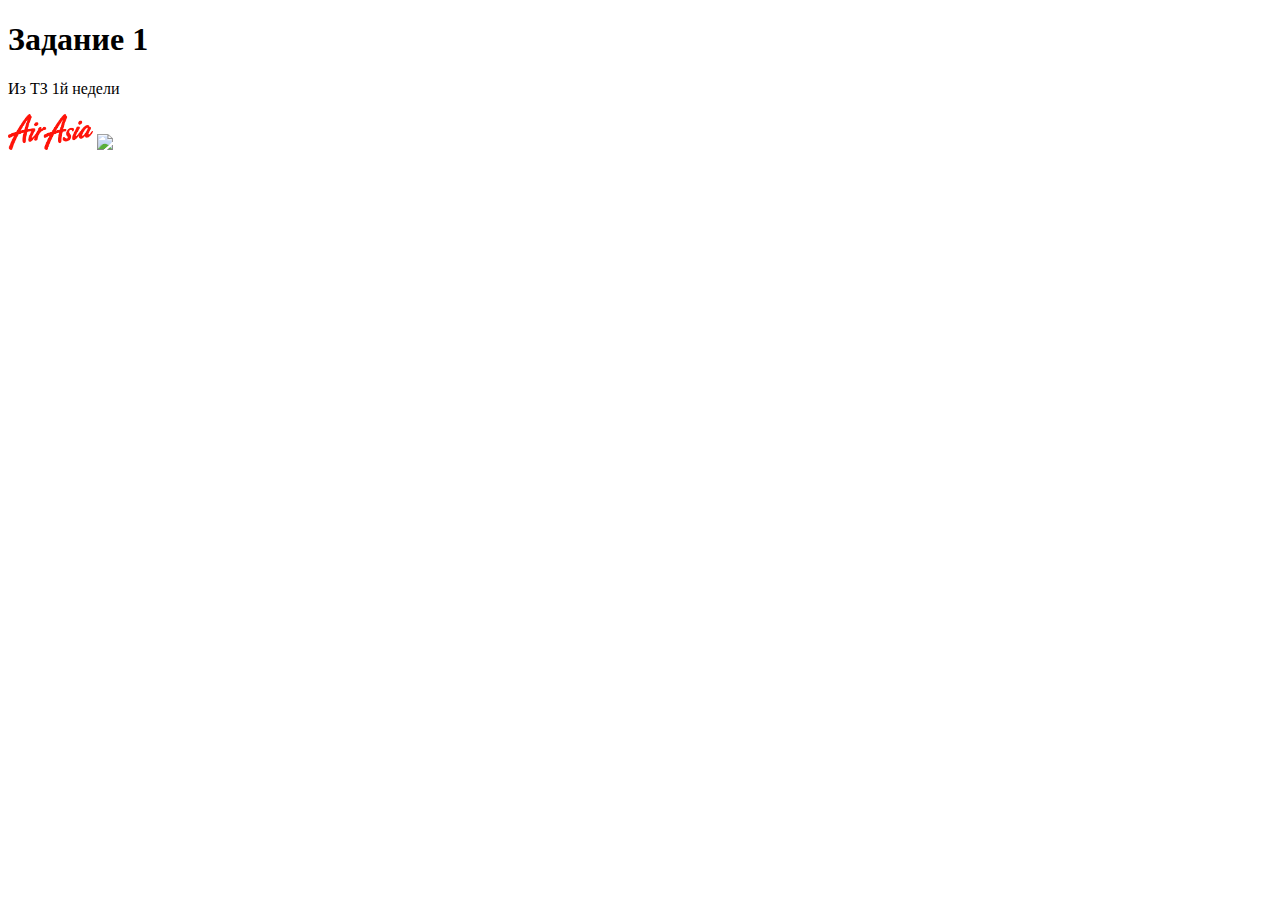
==== index.html @ 22051179 "Add files via upload" ====
<!DOCTYPE html>
<html lang="ru">
  <head>
    <meta charset="UTF-8" />
    <title>AirAsia</title>
  </head>
  <body>
    <h1>Задание 1</h1>
    <p>Из ТЗ 1й недели</p>
      <img
        src="../../img/airasia-logo.png"
        width="85px"
        height="36px"
        alt="AirAsia"
      />
      <img
        src="/Loftschool-1/img/bg-1.png"
      />
    </p>
  </body>
</html>
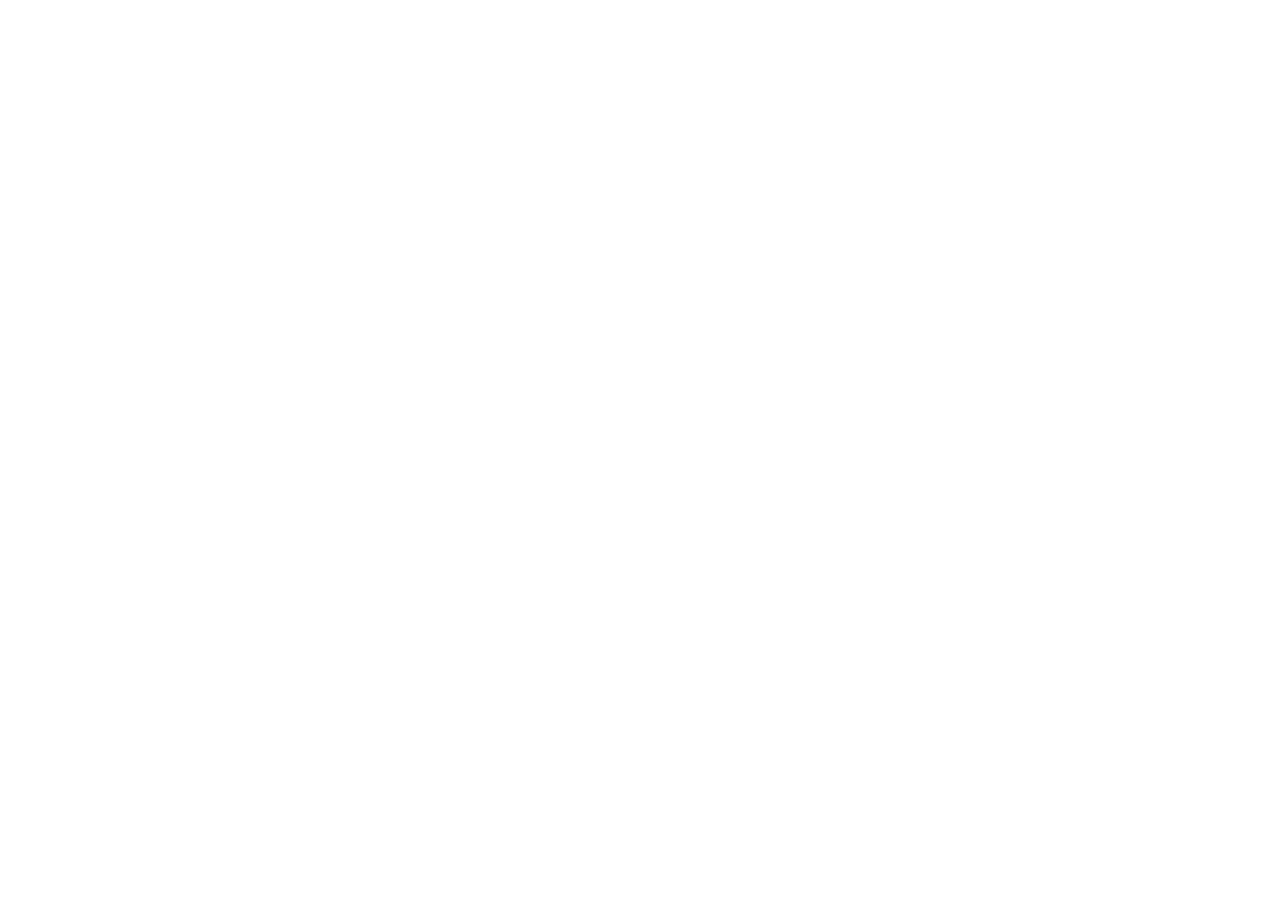
==== commit bd51e0be: "Add files via upload" ====
--- a/index.html
+++ b/index.html
@@ -1,21 +1,10 @@
 <!DOCTYPE html>
 <html lang="ru">
   <head>
-    <meta charset="UTF-8" />
+    <meta charset="utf-8" />
     <title>AirAsia</title>
+    <link rel="shortcut icon" href="/img/airasia-logo.svg" type="image/svg" />
+    <!-- <link rel="stylesheet" href="/main.css" /> -->
   </head>
-  <body>
-    <h1>Задание 1</h1>
-    <p>Из ТЗ 1й недели</p>
-      <img
-        src="../../img/airasia-logo.png"
-        width="85px"
-        height="36px"
-        alt="AirAsia"
-      />
-      <img
-        src="/Loftschool-1/img/bg-1.png"
-      />
-    </p>
-  </body>
+  <body></body>
 </html>
--- a/main.css
+++ b/main.css
@@ -0,0 +1,16 @@
+html{
+  margin: 0px;
+  }
+<style>
+  body {
+    margin: 20%;
+    background-color: #001821;
+    -moz-background-size: 100%;
+    -webkit-background-size: 100%;
+    background-size: 100%;
+  }
+  body {
+    background: url(img/bg-1.png) no-repeat;
+    background-size: 100%;
+  }
+</style>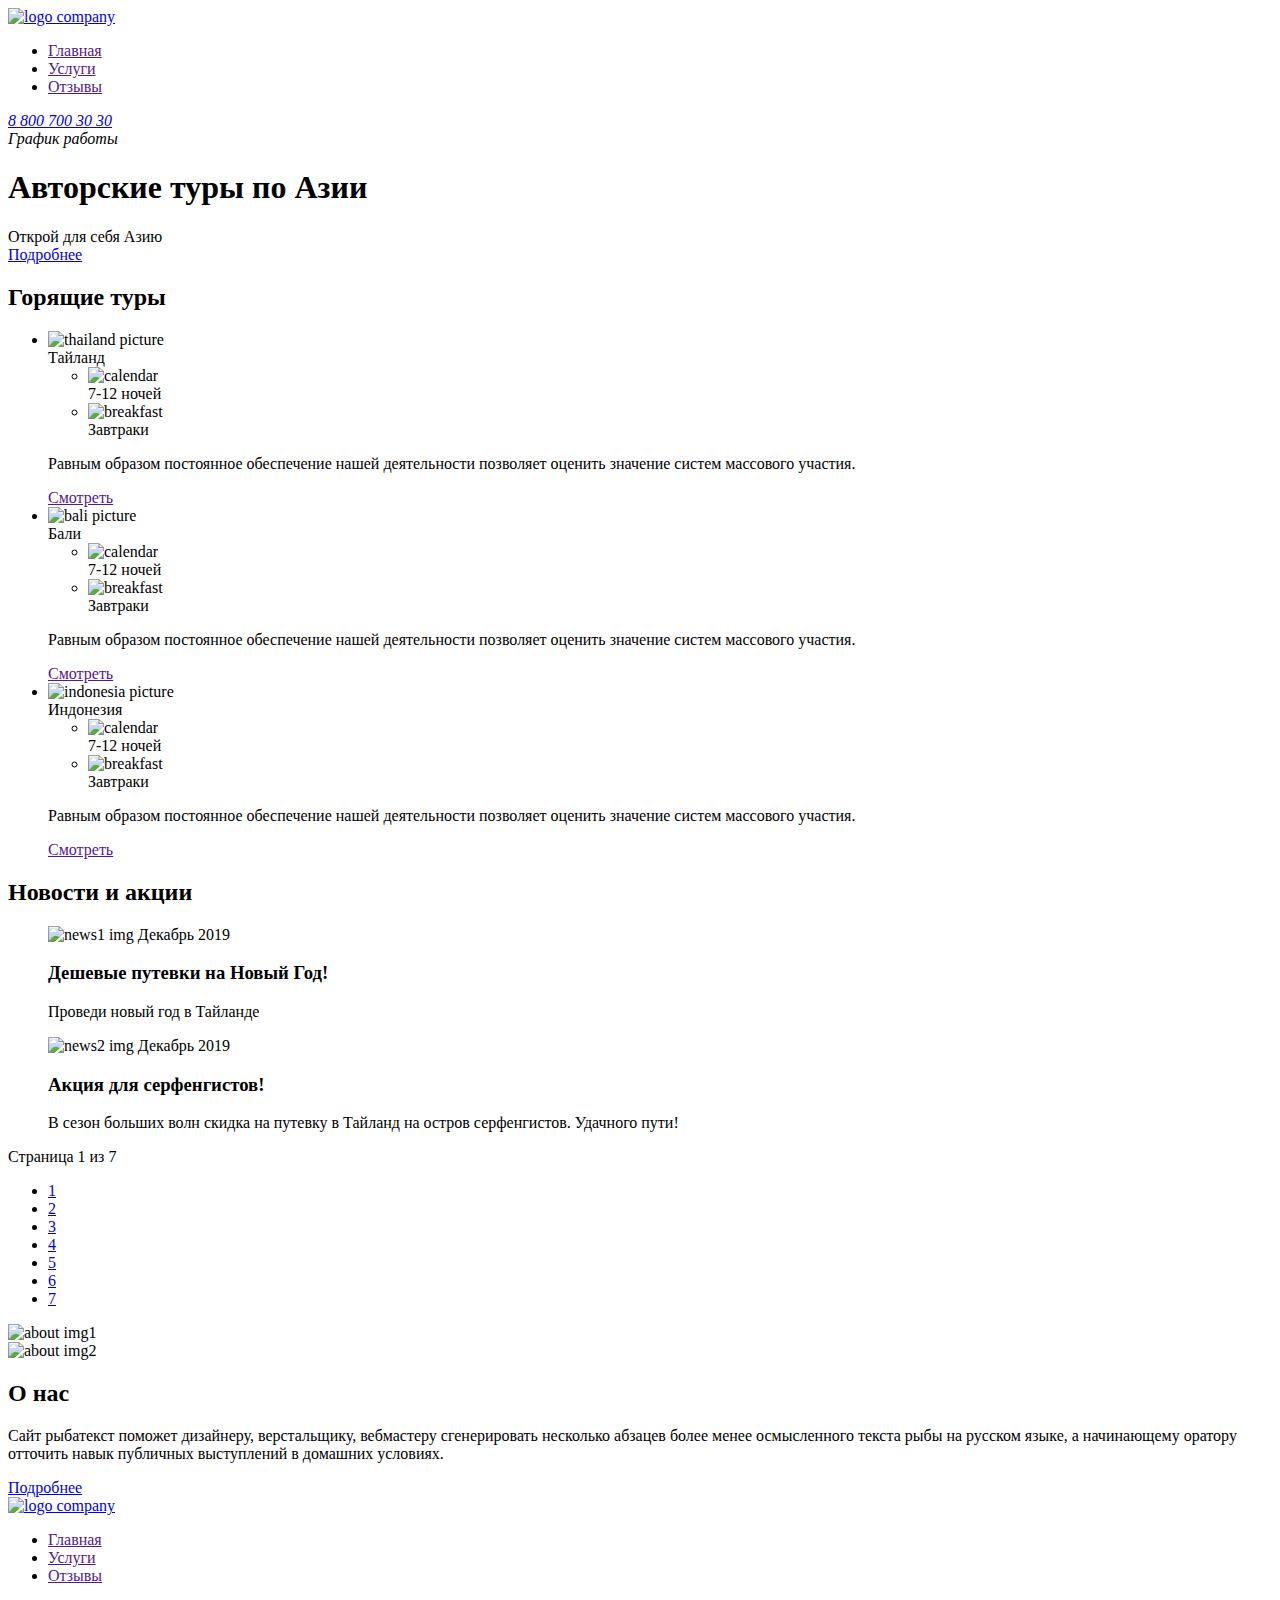
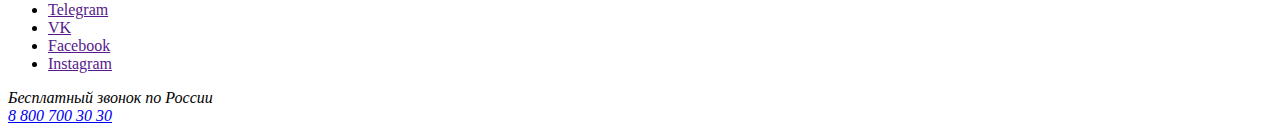
==== commit 18a65546: "Добавил разметку Главной" ====
--- a/index.html
+++ b/index.html
@@ -6,5 +6,177 @@
     <link rel="shortcut icon" href="/img/airasia-logo.svg" type="image/svg" />
     <!-- <link rel="stylesheet" href="/main.css" /> -->
   </head>
-  <body></body>
+  <body>
+    <div class="wrapper">
+      <header class="header">
+        <div class="container header__container">
+          <a href="#" alt="" class="logo">
+            <img src="/" alt="logo company" class="logo__img"></img>
+          </a>
+          <nav class="menu">
+            <ul class="menu__list">
+              <li class="menu__item"><a href="" class="menu__link">Главная</a></li>
+              <li class="menu__item"><a href="" class="menu__link">Услуги</a></li>
+              <li class="menu__item"><a href="" class="menu__link">Отзывы</a></li>
+            </ul>
+            <!-- <ul class="menu__list-active">
+              <li class="menu_item-active">
+                <a href="#" class="menu__link-active">link-active</a>
+              </li>
+            </ul> -->
+          </nav>
+          <address class="contacts">
+            <a href="tel:+88007003030" class="contacts__phone">8 800 700 30 30</a>
+            <div class="contacts__workhours">График работы</div>
+          </address>
+        </div>
+      </header>
+      <!-- <div class="page_content"> -->
+      <main class="maincontent">
+        <section class="hello">
+          <div class="container">
+            <h1 class="hello__title">Авторские туры по Азии</h1>
+            <div class="hello__text">Открой для себя Азию</div>
+            <a href="#" class="button">Подробнее</a>
+        </div>
+        </section>
+        <section class="offers">
+          <div class="container">
+            <h2 class="title title--fire">Горящие туры</h2>
+            <ul class="offers__list">
+              <li class="offers__item">
+                <img src="#" alt="thailand picture" class="offers__img">
+                <div class="offers__content">
+                  <div class="offers__title">Тайланд</div>
+                  <ul class="offers__features">
+                    <li class="offers__feature"> 
+                      <img src="" alt="calendar" class="offers__feature-img">
+                      <div class="offers__feature-text">7-12 ночей</div>
+                    </li>
+                    <li class="offers__feature"> 
+                      <img src="" alt="breakfast" class="offers__feature-img">
+                      <div class="offers__feature-text">Завтраки</div>
+                    </li>
+                  </ul>
+                  <p class="offers__text">
+                    Равным образом постоянное обеспечение нашей деятельности позволяет оценить значение систем массового участия.
+                  </p>
+                  <a href="" class="button button_light">Смотреть</a>
+                </div>
+              </li>
+              <li class="offers__item">
+                <img src="#" alt="bali picture" class="offers__img">
+                <div class="offers__content">
+                  <div class="offers__title">Бали</div>
+                  <ul class="offers__features">
+                    <li class="offers__feature"> 
+                      <img src="" alt="calendar" class="offers__feature-img">
+                      <div class="offers__feature-text">7-12 ночей</div>
+                    </li>
+                    <li class="offers__feature"> 
+                      <img src="" alt="breakfast" class="offers__feature-img">
+                      <div class="offers__feature-text">Завтраки</div>
+                    </li>
+                  </ul>
+                  <p class="offers__text">
+                    Равным образом постоянное обеспечение нашей деятельности позволяет оценить значение систем массового участия.
+                  </p>
+                  <a href="" class="button button_light">Смотреть</a>
+                </div>
+              </li>
+              <li class="offers__item">
+                <img src="#" alt="indonesia picture" class="offers__img">
+                <div class="offers__content">
+                  <div class="offers__title">Индонезия</div>
+                  <ul class="offers__features">
+                    <li class="offers__feature"> 
+                      <img src="" alt="calendar" class="offers__feature-img">
+                      <div class="offers__feature-text">7-12 ночей</div>
+                    </li>
+                    <li class="offers__feature"> 
+                      <img src="" alt="breakfast" class="offers__feature-img">
+                      <div class="offers__feature-text">Завтраки</div>
+                    </li>
+                  </ul>
+                  <p class="offers__text">
+                    Равным образом постоянное обеспечение нашей деятельности позволяет оценить значение систем массового участия.
+                  </p>
+                  <a href="" class="button button_light">Смотреть</a>
+                </div>
+              </li>
+            </ul>
+          </div>
+        </section>
+        <section class="news">
+          <div class="container">
+            <h2 class="title__news">Новости и акции</h2>
+            <ul class="news__features">
+              <img src="https://" alt="news1 img" class="news__feature-img">
+              <date class="news news--date">Декабрь 2019</date>
+              <h3 class="news__feature-title">Дешевые путевки на Новый Год!</h3>
+              <p class="news__feature-text">Проведи новый год в Тайланде</p>
+            </ul>
+            <ul class="news__features">
+              <img src="https://" alt="news2 img" class="news__feature-img">
+              <date class="news news--date">Декабрь 2019</date>
+              <h3 class="news__feature-title">Акция для серфенгистов!</h3>
+              <p class="news__feature-text">В сезон больших волн скидка на путевку в Тайланд на остров серфенгистов. Удачного пути!</p>
+            </ul>
+            <div class="paginator">
+              <div class="paginator__display">Страница 1 из 7</div>
+              <ul class="paginator__list">
+                <li class="paginator__item"><a class="paginator__page-link" href="#">1</a></li>
+                <li class="paginator__item"><a class="paginator__page-link" href="#">2</a></li>
+                <li class="paginator__item"><a class="paginator__page-link" href="#">3</a></li>
+                <li class="paginator__item"><a class="paginator__page-link" href="#">4</a></li>
+                <li class="paginator__item"><a class="paginator__page-link" href="#">5</a></li>
+                <li class="paginator__item"><a class="paginator__page-link" href="#">6</a></li>
+                <li class="paginator__item"><a class="paginator__page-link" href="#">7</a></li>
+              </ul>
+            </div>
+          </div>
+        </section>
+        <section class="about">
+          <div class="container">
+            <div class="about__item">
+              <img src="https://" alt="about img1" class="about__item-img">
+            </div>
+            <div class="about__item">
+              <img src="https://" alt="about img2" class="about__item-img">
+              <h2 class="title title--about">О нас</h2>
+              <p class="about__text">
+                Сайт рыбатекст поможет дизайнеру, верстальщику, вебмастеру сгенерировать несколько абзацев более менее осмысленного текста рыбы на русском языке, а начинающему оратору отточить навык публичных выступлений в домашних условиях. 
+              </p>
+              <a href="#" class="button">Подробнее</a>
+            </div>
+          </div>
+        </section>
+        <footer class="footer">
+          <div class="container footer__container">
+            <a href="#" alt="" class="logo">
+              <img src="/" alt="logo company" class="logo__img"></img>
+            </a>
+            <nav class="menu">
+              <ul class="menu__list">
+                <li class="menu__item"><a href="" class="menu__link">Главная</a></li>
+                <li class="menu__item"><a href="" class="menu__link">Услуги</a></li>
+                <li class="menu__item"><a href="" class="menu__link">Отзывы</a></li>
+              </ul>
+            </nav>
+              <ul class="socials__list">
+                <li class="socials__item"><a href="" class="socials__link">Telegram</a></li>
+                <li class="socials__item"><a href="" class="socials__link">VK</a></li>
+                <li class="socials__item"><a href="" class="socials__link">Facebook</a></li>
+                <li class="socials__item"><a href="" class="socials__link">Instagram</a></li>
+              </ul>
+            <address class="contacts">
+              <div class="contacts__info">Бесплатный звонок по России</div>
+              <a href="tel:+88007003030" class="contacts__phone">8 800 700 30 30</a>
+            </address>
+          </div>
+        </footer>
+      </main>
+      <!-- </div123> -->
+    </div>
+  </body>
 </html>
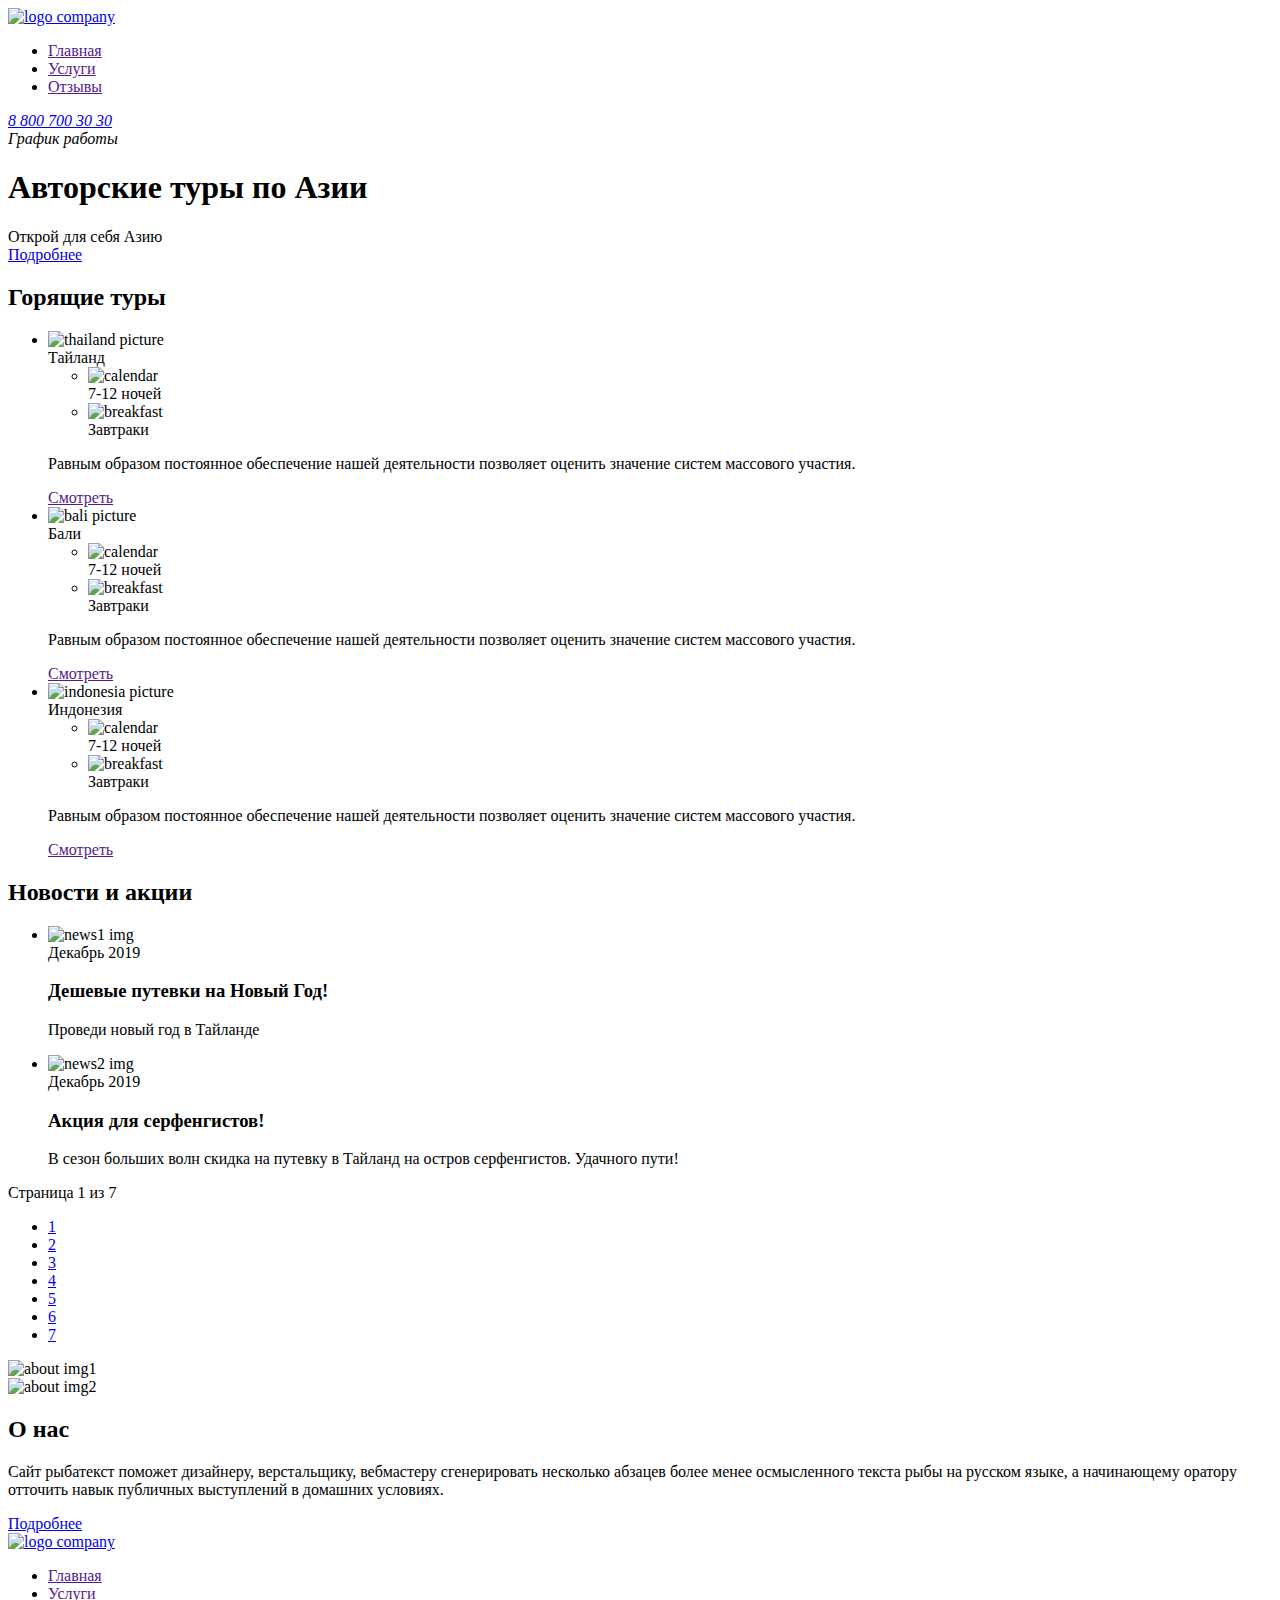
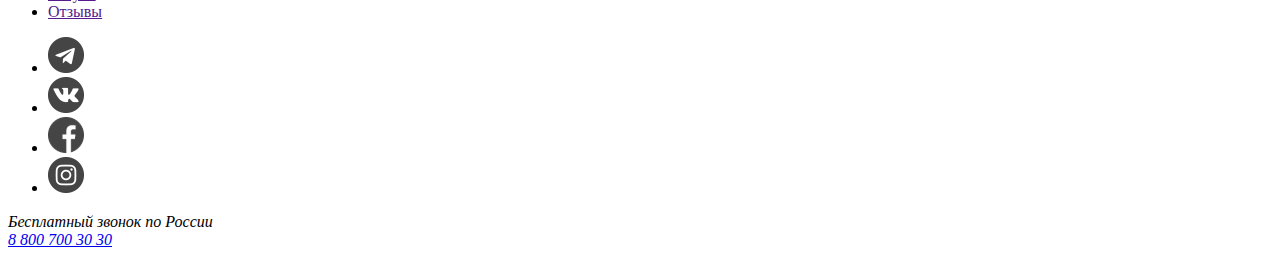
==== commit c69ff42a: "Внес правки" ====
--- a/index.html
+++ b/index.html
@@ -4,7 +4,6 @@
     <meta charset="utf-8" />
     <title>AirAsia</title>
     <link rel="shortcut icon" href="/img/airasia-logo.svg" type="image/svg" />
-    <!-- <link rel="stylesheet" href="/main.css" /> -->
   </head>
   <body>
     <div class="wrapper">
@@ -19,11 +18,6 @@
               <li class="menu__item"><a href="" class="menu__link">Услуги</a></li>
               <li class="menu__item"><a href="" class="menu__link">Отзывы</a></li>
             </ul>
-            <!-- <ul class="menu__list-active">
-              <li class="menu_item-active">
-                <a href="#" class="menu__link-active">link-active</a>
-              </li>
-            </ul> -->
           </nav>
           <address class="contacts">
             <a href="tel:+88007003030" class="contacts__phone">8 800 700 30 30</a>
@@ -31,7 +25,6 @@
           </address>
         </div>
       </header>
-      <!-- <div class="page_content"> -->
       <main class="maincontent">
         <section class="hello">
           <div class="container">
@@ -61,7 +54,7 @@
                   <p class="offers__text">
                     Равным образом постоянное обеспечение нашей деятельности позволяет оценить значение систем массового участия.
                   </p>
-                  <a href="" class="button button_light">Смотреть</a>
+                  <a href="" class="button button--light">Смотреть</a>
                 </div>
               </li>
               <li class="offers__item">
@@ -81,7 +74,7 @@
                   <p class="offers__text">
                     Равным образом постоянное обеспечение нашей деятельности позволяет оценить значение систем массового участия.
                   </p>
-                  <a href="" class="button button_light">Смотреть</a>
+                  <a href="" class="button button--light">Смотреть</a>
                 </div>
               </li>
               <li class="offers__item">
@@ -101,7 +94,7 @@
                   <p class="offers__text">
                     Равным образом постоянное обеспечение нашей деятельности позволяет оценить значение систем массового участия.
                   </p>
-                  <a href="" class="button button_light">Смотреть</a>
+                  <a href="" class="button button--light">Смотреть</a>
                 </div>
               </li>
             </ul>
@@ -109,41 +102,45 @@
         </section>
         <section class="news">
           <div class="container">
-            <h2 class="title__news">Новости и акции</h2>
-            <ul class="news__features">
-              <img src="https://" alt="news1 img" class="news__feature-img">
-              <date class="news news--date">Декабрь 2019</date>
-              <h3 class="news__feature-title">Дешевые путевки на Новый Год!</h3>
-              <p class="news__feature-text">Проведи новый год в Тайланде</p>
-            </ul>
-            <ul class="news__features">
-              <img src="https://" alt="news2 img" class="news__feature-img">
-              <date class="news news--date">Декабрь 2019</date>
-              <h3 class="news__feature-title">Акция для серфенгистов!</h3>
-              <p class="news__feature-text">В сезон больших волн скидка на путевку в Тайланд на остров серфенгистов. Удачного пути!</p>
-            </ul>
-            <div class="paginator">
-              <div class="paginator__display">Страница 1 из 7</div>
-              <ul class="paginator__list">
-                <li class="paginator__item"><a class="paginator__page-link" href="#">1</a></li>
-                <li class="paginator__item"><a class="paginator__page-link" href="#">2</a></li>
-                <li class="paginator__item"><a class="paginator__page-link" href="#">3</a></li>
-                <li class="paginator__item"><a class="paginator__page-link" href="#">4</a></li>
-                <li class="paginator__item"><a class="paginator__page-link" href="#">5</a></li>
-                <li class="paginator__item"><a class="paginator__page-link" href="#">6</a></li>
-                <li class="paginator__item"><a class="paginator__page-link" href="#">7</a></li>
+            <h2 class="title">Новости и акции</h2>
+            <ul class="news__list">
+              <li class="news__item">
+                <img src="https://" alt="news1 img" class="news__item-img">
+                  <div class="news__info">
+                    <date class="news__date">Декабрь 2019</date>
+                    <h3 class="news__title">Дешевые путевки на Новый Год!</h3>
+                    <p class="news__text">Проведи новый год в Тайланде</p>
+                  </div>
+                </li>
+              <li class="news__item">
+                <img src="https://" alt="news2 img" class="news__item2-img">
+                  <div class="news__info">
+                    <date class="news__date">Декабрь 2019</date>
+                    <h3 class="news__title">Акция для серфенгистов!</h3>
+                    <p class="news__text">В сезон больших волн скидка на путевку в Тайланд на остров серфенгистов. Удачного пути!</p>
+                  </div>
+                </li>
+              </ul>
+            <div class="pagination">
+              <div class="pagination__title">Страница 1 из 7</div>
+              <ul class="pagination__pages">
+                <li class="pagination__page"><a class="pagination__link" href="#">1</a></li>
+                <li class="pagination__page"><a class="pagination__link" href="#">2</a></li>
+                <li class="pagination__page"><a class="pagination__link" href="#">3</a></li>
+                <li class="pagination__page"><a class="pagination__link" href="#">4</a></li>
+                <li class="pagination__page"><a class="pagination__link" href="#">5</a></li>
+                <li class="pagination__page"><a class="pagination__link" href="#">6</a></li>
+                <li class="pagination__page"><a class="pagination__link" href="#">7</a></li>
               </ul>
             </div>
           </div>
         </section>
         <section class="about">
           <div class="container">
-            <div class="about__item">
-              <img src="https://" alt="about img1" class="about__item-img">
-            </div>
-            <div class="about__item">
-              <img src="https://" alt="about img2" class="about__item-img">
-              <h2 class="title title--about">О нас</h2>
+              <img src="https://" alt="about img1" class="about__img">
+            <div class="about__block">
+              <img src="https://" alt="about img2" class="about__block-img">
+              <h2 class="title title--dark">О нас</h2>
               <p class="about__text">
                 Сайт рыбатекст поможет дизайнеру, верстальщику, вебмастеру сгенерировать несколько абзацев более менее осмысленного текста рыбы на русском языке, а начинающему оратору отточить навык публичных выступлений в домашних условиях. 
               </p>
@@ -163,11 +160,11 @@
                 <li class="menu__item"><a href="" class="menu__link">Отзывы</a></li>
               </ul>
             </nav>
-              <ul class="socials__list">
-                <li class="socials__item"><a href="" class="socials__link">Telegram</a></li>
-                <li class="socials__item"><a href="" class="socials__link">VK</a></li>
-                <li class="socials__item"><a href="" class="socials__link">Facebook</a></li>
-                <li class="socials__item"><a href="" class="socials__link">Instagram</a></li>
+              <ul class="socials">
+                <li class="socials__item"><a target="_blank" href="" class="socials__link"><img class="socials__icon" src="img/ico/tg.svg" alt="Telegram" /></a></li>
+                <li class="socials__item"><a target="_blank" href="" class="socials__link"><img class="socials__icon" src="img/ico/vk.svg" alt="VK" /></a></li>
+                <li class="socials__item"><a target="_blank" href="" class="socials__link"><img class="socials__icon" src="img/ico/fb.svg" alt="Facebook" /></a></li>
+                <li class="socials__item"><a target="_blank" href="" class="socials__link"><img class="socials__icon" src="img/ico/in.svg" alt="Instagram" /></a></li>
               </ul>
             <address class="contacts">
               <div class="contacts__info">Бесплатный звонок по России</div>
@@ -176,7 +173,6 @@
           </div>
         </footer>
       </main>
-      <!-- </div123> -->
     </div>
   </body>
 </html>
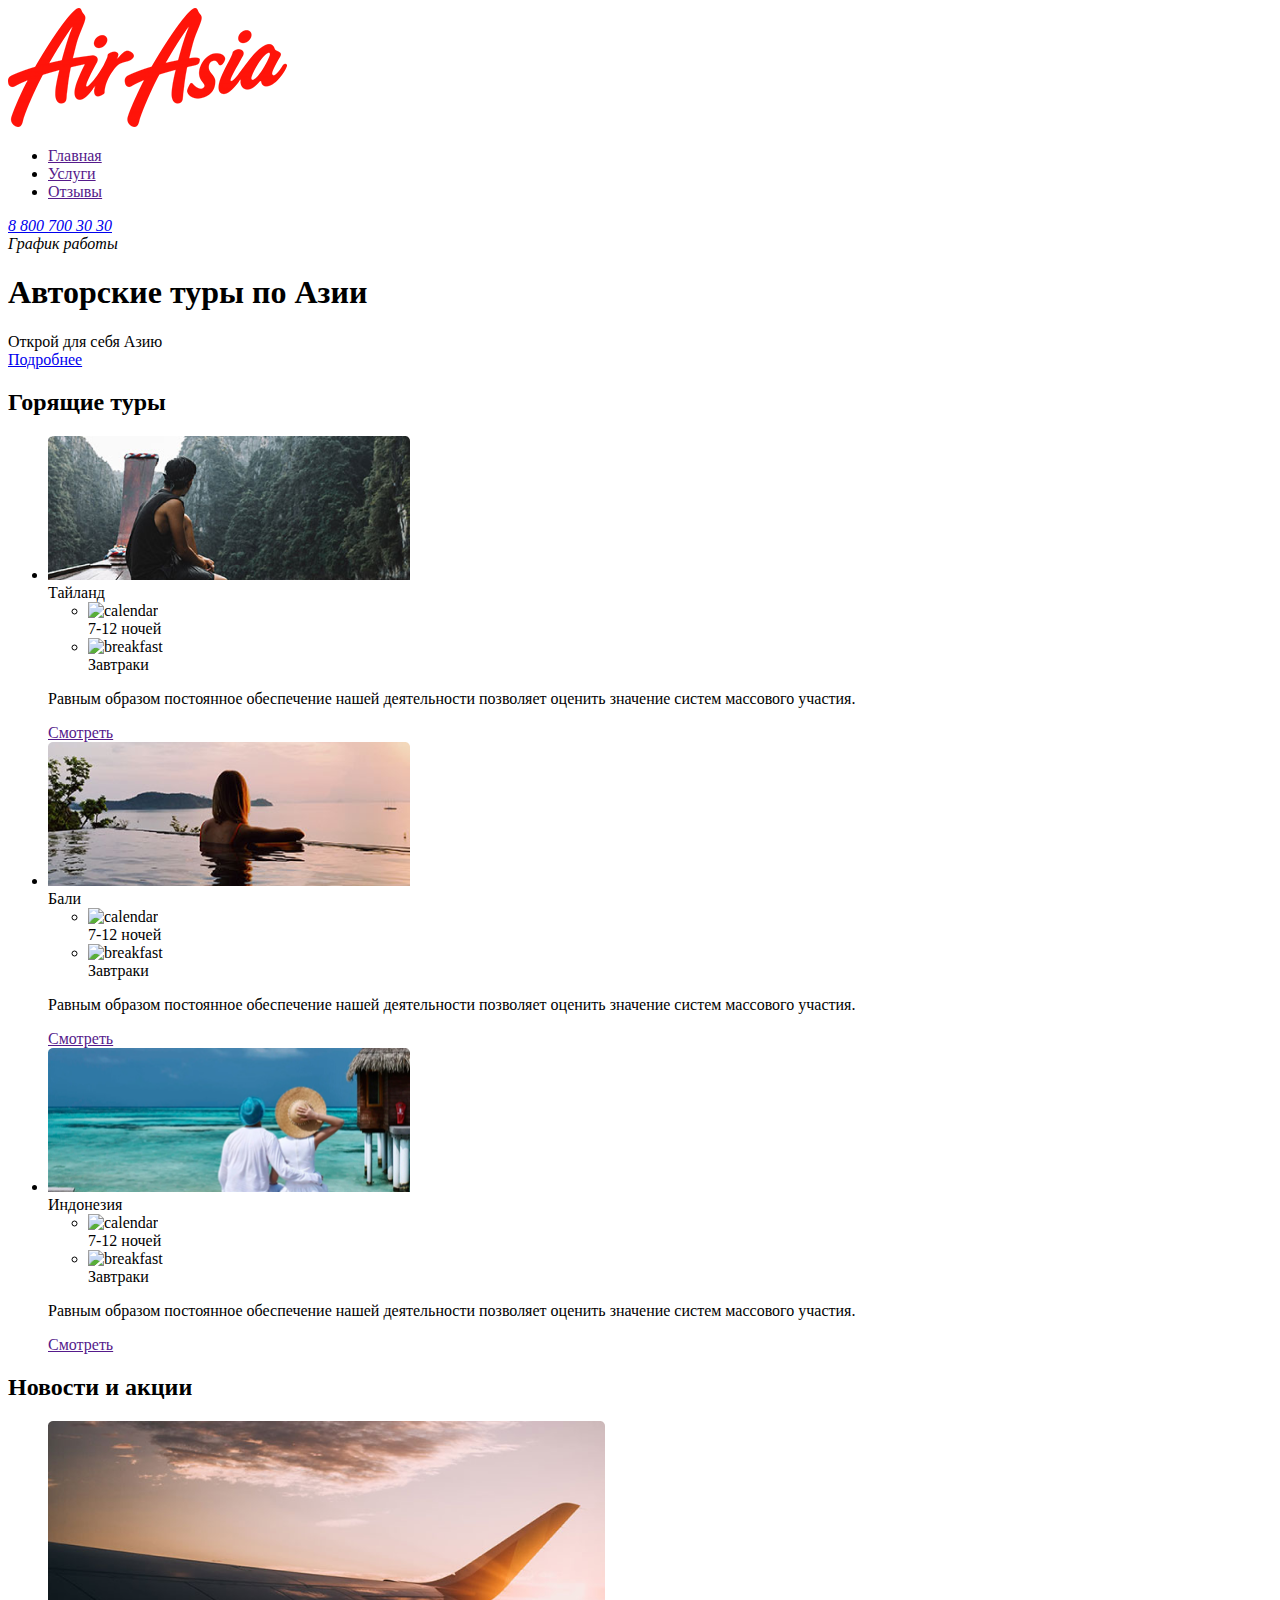
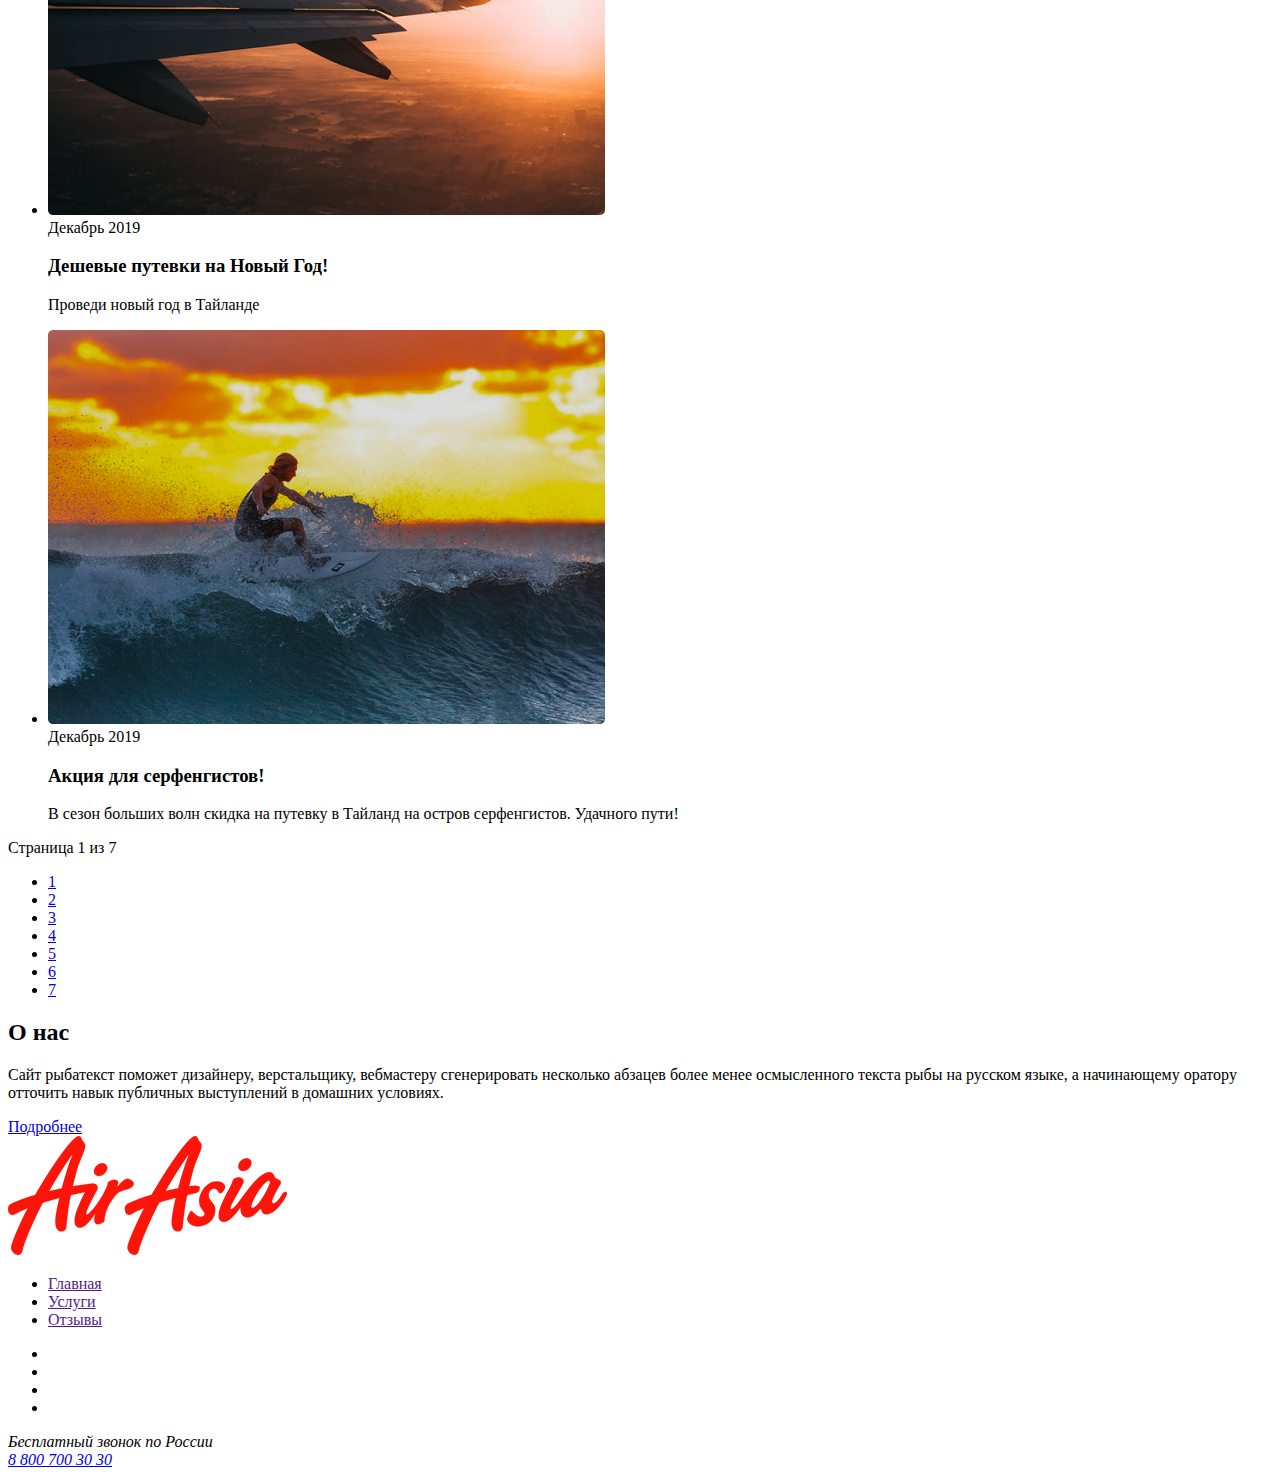
==== commit f9de3edd: "Update index.html" ====
--- a/index.html
+++ b/index.html
@@ -3,14 +3,15 @@
   <head>
     <meta charset="utf-8" />
     <title>AirAsia</title>
-    <link rel="shortcut icon" href="/img/airasia-logo.svg" type="image/svg" />
+    <link rel="shortcut icon" href="./img/airasia-logo.svg" type="image/svg" />
+    <link rel="stylesheet" href="./css/main.css">
   </head>
   <body>
-    <div class="wrapper">
+    <div class="wrapper wrapper--main">
       <header class="header">
         <div class="container header__container">
-          <a href="#" alt="" class="logo">
-            <img src="/" alt="logo company" class="logo__img"></img>
+          <a href="./index.html" alt="" class="logo">
+            <img src="./img/airasia-logo.svg" alt="logo company" class="logo__img"></img>
           </a>
           <nav class="menu">
             <ul class="menu__list">
@@ -27,27 +28,27 @@
       </header>
       <main class="maincontent">
         <section class="hello">
-          <div class="container">
+          <div class="container hello__container">
             <h1 class="hello__title">Авторские туры по Азии</h1>
             <div class="hello__text">Открой для себя Азию</div>
             <a href="#" class="button">Подробнее</a>
-        </div>
+          </div>
         </section>
         <section class="offers">
           <div class="container">
             <h2 class="title title--fire">Горящие туры</h2>
             <ul class="offers__list">
               <li class="offers__item">
-                <img src="#" alt="thailand picture" class="offers__img">
+                <img src="./img/thailand-img.png" alt="thailand picture" class="offers__img">
                 <div class="offers__content">
                   <div class="offers__title">Тайланд</div>
                   <ul class="offers__features">
                     <li class="offers__feature"> 
-                      <img src="" alt="calendar" class="offers__feature-img">
+                      <img src="./img/calendar.png" alt="calendar" class="offers__feature-img">
                       <div class="offers__feature-text">7-12 ночей</div>
                     </li>
                     <li class="offers__feature"> 
-                      <img src="" alt="breakfast" class="offers__feature-img">
+                      <img src="./img/meal.png" alt="breakfast" class="offers__feature-img">
                       <div class="offers__feature-text">Завтраки</div>
                     </li>
                   </ul>
@@ -58,16 +59,16 @@
                 </div>
               </li>
               <li class="offers__item">
-                <img src="#" alt="bali picture" class="offers__img">
+                <img src="./img/bali-img.png" alt="bali picture" class="offers__img">
                 <div class="offers__content">
                   <div class="offers__title">Бали</div>
                   <ul class="offers__features">
                     <li class="offers__feature"> 
-                      <img src="" alt="calendar" class="offers__feature-img">
+                      <img src="./img/calendar.png" alt="calendar" class="offers__feature-img">
                       <div class="offers__feature-text">7-12 ночей</div>
                     </li>
                     <li class="offers__feature"> 
-                      <img src="" alt="breakfast" class="offers__feature-img">
+                      <img src="./img/meal.png" alt="breakfast" class="offers__feature-img">
                       <div class="offers__feature-text">Завтраки</div>
                     </li>
                   </ul>
@@ -78,16 +79,16 @@
                 </div>
               </li>
               <li class="offers__item">
-                <img src="#" alt="indonesia picture" class="offers__img">
+                <img src="./img/indonesia-img.png" alt="indonesia picture" class="offers__img">
                 <div class="offers__content">
                   <div class="offers__title">Индонезия</div>
                   <ul class="offers__features">
                     <li class="offers__feature"> 
-                      <img src="" alt="calendar" class="offers__feature-img">
+                      <img src="./img/calendar.png" alt="calendar" class="offers__feature-img">
                       <div class="offers__feature-text">7-12 ночей</div>
                     </li>
                     <li class="offers__feature"> 
-                      <img src="" alt="breakfast" class="offers__feature-img">
+                      <img src="./img/meal.png" alt="breakfast" class="offers__feature-img">
                       <div class="offers__feature-text">Завтраки</div>
                     </li>
                   </ul>
@@ -105,7 +106,7 @@
             <h2 class="title">Новости и акции</h2>
             <ul class="news__list">
               <li class="news__item">
-                <img src="https://" alt="news1 img" class="news__item-img">
+                <img src="./img/plain.png" alt="news1 img" class="news__item-img">
                   <div class="news__info">
                     <date class="news__date">Декабрь 2019</date>
                     <h3 class="news__title">Дешевые путевки на Новый Год!</h3>
@@ -113,7 +114,7 @@
                   </div>
                 </li>
               <li class="news__item">
-                <img src="https://" alt="news2 img" class="news__item2-img">
+                <img src="./img/surfer.png" alt="news2 img" class="news__item2-img">
                   <div class="news__info">
                     <date class="news__date">Декабрь 2019</date>
                     <h3 class="news__title">Акция для серфенгистов!</h3>
@@ -124,7 +125,7 @@
             <div class="pagination">
               <div class="pagination__title">Страница 1 из 7</div>
               <ul class="pagination__pages">
-                <li class="pagination__page"><a class="pagination__link" href="#">1</a></li>
+                <li class="pagination__page pagination__page--active"><a class="pagination__link" href="#">1</a></li>
                 <li class="pagination__page"><a class="pagination__link" href="#">2</a></li>
                 <li class="pagination__page"><a class="pagination__link" href="#">3</a></li>
                 <li class="pagination__page"><a class="pagination__link" href="#">4</a></li>
@@ -136,10 +137,8 @@
           </div>
         </section>
         <section class="about">
-          <div class="container">
-              <img src="https://" alt="about img1" class="about__img">
+          <div class="container about__container">
             <div class="about__block">
-              <img src="https://" alt="about img2" class="about__block-img">
               <h2 class="title title--dark">О нас</h2>
               <p class="about__text">
                 Сайт рыбатекст поможет дизайнеру, верстальщику, вебмастеру сгенерировать несколько абзацев более менее осмысленного текста рыбы на русском языке, а начинающему оратору отточить навык публичных выступлений в домашних условиях. 
@@ -148,28 +147,30 @@
             </div>
           </div>
         </section>
-        <footer class="footer">
+        <footer class="footer-container">
           <div class="container footer__container">
-            <a href="#" alt="" class="logo">
-              <img src="/" alt="logo company" class="logo__img"></img>
-            </a>
-            <nav class="menu">
-              <ul class="menu__list">
-                <li class="menu__item"><a href="" class="menu__link">Главная</a></li>
-                <li class="menu__item"><a href="" class="menu__link">Услуги</a></li>
-                <li class="menu__item"><a href="" class="menu__link">Отзывы</a></li>
-              </ul>
-            </nav>
-              <ul class="socials">
-                <li class="socials__item"><a target="_blank" href="" class="socials__link"><img class="socials__icon" src="img/ico/tg.svg" alt="Telegram" /></a></li>
-                <li class="socials__item"><a target="_blank" href="" class="socials__link"><img class="socials__icon" src="img/ico/vk.svg" alt="VK" /></a></li>
-                <li class="socials__item"><a target="_blank" href="" class="socials__link"><img class="socials__icon" src="img/ico/fb.svg" alt="Facebook" /></a></li>
-                <li class="socials__item"><a target="_blank" href="" class="socials__link"><img class="socials__icon" src="img/ico/in.svg" alt="Instagram" /></a></li>
-              </ul>
-            <address class="contacts">
-              <div class="contacts__info">Бесплатный звонок по России</div>
-              <a href="tel:+88007003030" class="contacts__phone">8 800 700 30 30</a>
-            </address>
+            <div class="footer">
+              <a href="./index.html" alt="" class="logo">
+                <img src="./img/airasia-logo.svg" alt="logo company" class="logo__img"></img>
+              </a>
+              <nav class="menu">
+                <ul class="menu__list">
+                  <li class="menu__item"><a href="" class="menu__link">Главная</a></li>
+                  <li class="menu__item"><a href="" class="menu__link">Услуги</a></li>
+                  <li class="menu__item"><a href="" class="menu__link">Отзывы</a></li>
+                </ul>
+              </nav>
+                <ul class="socials">
+                  <li class="socials__item socials__item--icon--tg"><a target="_blank" href="#" class="socials__link"></a></li>
+                  <li class="socials__item socials__item--icon--vk"><a target="_blank" href="#" class="socials__link"></a></li>
+                  <li class="socials__item socials__item--icon--fb"><a target="_blank" href="#" class="socials__link"></a></li>
+                  <li class="socials__item socials__item--icon--in"><a target="_blank" href="#" class="socials__link"></a></li>
+                </ul>
+              <address class="contacts">
+                <div class="contacts__info">Бесплатный звонок по России</div>
+                <a href="tel:+88007003030" class="contacts__phone">8 800 700 30 30</a>
+              </address>
+            </div>
           </div>
         </footer>
       </main>
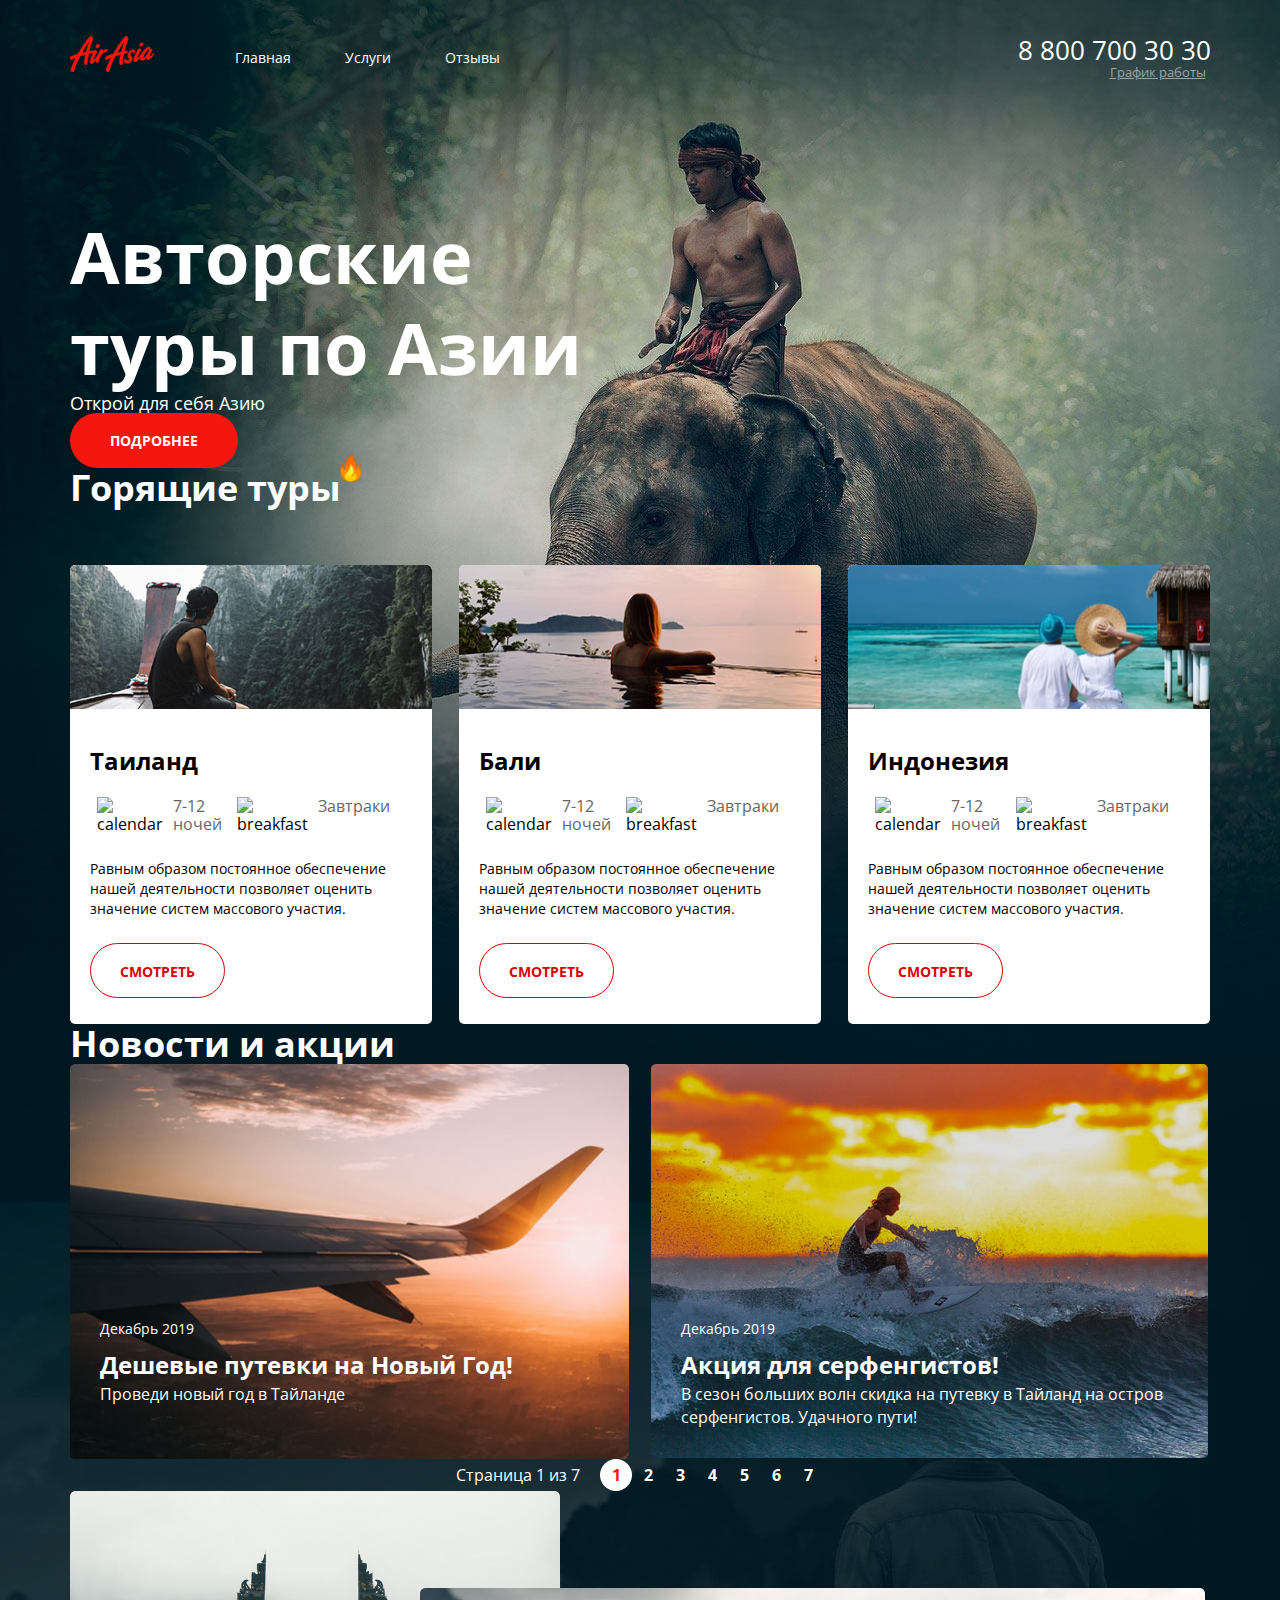
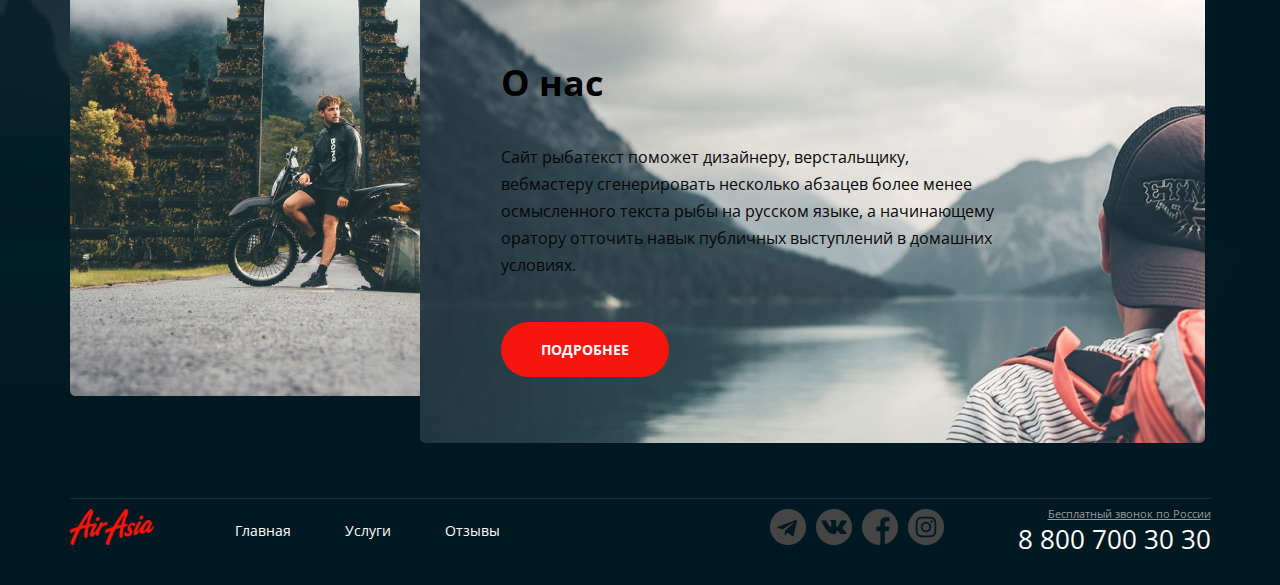
==== commit e57bc6ad: "Add files via upload" ====
--- a/index.html
+++ b/index.html
@@ -8,148 +8,11 @@
   </head>
   <body>
     <div class="wrapper wrapper--main">
-      <header class="header">
-        <div class="container header__container">
-          <a href="./index.html" alt="" class="logo">
-            <img src="./img/airasia-logo.svg" alt="logo company" class="logo__img"></img>
-          </a>
-          <nav class="menu">
-            <ul class="menu__list">
-              <li class="menu__item"><a href="" class="menu__link">Главная</a></li>
-              <li class="menu__item"><a href="" class="menu__link">Услуги</a></li>
-              <li class="menu__item"><a href="" class="menu__link">Отзывы</a></li>
-            </ul>
-          </nav>
-          <address class="contacts">
-            <a href="tel:+88007003030" class="contacts__phone">8 800 700 30 30</a>
-            <div class="contacts__workhours">График работы</div>
-          </address>
-        </div>
-      </header>
-      <main class="maincontent">
-        <section class="hello">
-          <div class="container hello__container">
-            <h1 class="hello__title">Авторские туры по Азии</h1>
-            <div class="hello__text">Открой для себя Азию</div>
-            <a href="#" class="button">Подробнее</a>
-          </div>
-        </section>
-        <section class="offers">
-          <div class="container">
-            <h2 class="title title--fire">Горящие туры</h2>
-            <ul class="offers__list">
-              <li class="offers__item">
-                <img src="./img/thailand-img.png" alt="thailand picture" class="offers__img">
-                <div class="offers__content">
-                  <div class="offers__title">Тайланд</div>
-                  <ul class="offers__features">
-                    <li class="offers__feature"> 
-                      <img src="./img/calendar.png" alt="calendar" class="offers__feature-img">
-                      <div class="offers__feature-text">7-12 ночей</div>
-                    </li>
-                    <li class="offers__feature"> 
-                      <img src="./img/meal.png" alt="breakfast" class="offers__feature-img">
-                      <div class="offers__feature-text">Завтраки</div>
-                    </li>
-                  </ul>
-                  <p class="offers__text">
-                    Равным образом постоянное обеспечение нашей деятельности позволяет оценить значение систем массового участия.
-                  </p>
-                  <a href="" class="button button--light">Смотреть</a>
-                </div>
-              </li>
-              <li class="offers__item">
-                <img src="./img/bali-img.png" alt="bali picture" class="offers__img">
-                <div class="offers__content">
-                  <div class="offers__title">Бали</div>
-                  <ul class="offers__features">
-                    <li class="offers__feature"> 
-                      <img src="./img/calendar.png" alt="calendar" class="offers__feature-img">
-                      <div class="offers__feature-text">7-12 ночей</div>
-                    </li>
-                    <li class="offers__feature"> 
-                      <img src="./img/meal.png" alt="breakfast" class="offers__feature-img">
-                      <div class="offers__feature-text">Завтраки</div>
-                    </li>
-                  </ul>
-                  <p class="offers__text">
-                    Равным образом постоянное обеспечение нашей деятельности позволяет оценить значение систем массового участия.
-                  </p>
-                  <a href="" class="button button--light">Смотреть</a>
-                </div>
-              </li>
-              <li class="offers__item">
-                <img src="./img/indonesia-img.png" alt="indonesia picture" class="offers__img">
-                <div class="offers__content">
-                  <div class="offers__title">Индонезия</div>
-                  <ul class="offers__features">
-                    <li class="offers__feature"> 
-                      <img src="./img/calendar.png" alt="calendar" class="offers__feature-img">
-                      <div class="offers__feature-text">7-12 ночей</div>
-                    </li>
-                    <li class="offers__feature"> 
-                      <img src="./img/meal.png" alt="breakfast" class="offers__feature-img">
-                      <div class="offers__feature-text">Завтраки</div>
-                    </li>
-                  </ul>
-                  <p class="offers__text">
-                    Равным образом постоянное обеспечение нашей деятельности позволяет оценить значение систем массового участия.
-                  </p>
-                  <a href="" class="button button--light">Смотреть</a>
-                </div>
-              </li>
-            </ul>
-          </div>
-        </section>
-        <section class="news">
-          <div class="container">
-            <h2 class="title">Новости и акции</h2>
-            <ul class="news__list">
-              <li class="news__item">
-                <img src="./img/plain.png" alt="news1 img" class="news__item-img">
-                  <div class="news__info">
-                    <date class="news__date">Декабрь 2019</date>
-                    <h3 class="news__title">Дешевые путевки на Новый Год!</h3>
-                    <p class="news__text">Проведи новый год в Тайланде</p>
-                  </div>
-                </li>
-              <li class="news__item">
-                <img src="./img/surfer.png" alt="news2 img" class="news__item2-img">
-                  <div class="news__info">
-                    <date class="news__date">Декабрь 2019</date>
-                    <h3 class="news__title">Акция для серфенгистов!</h3>
-                    <p class="news__text">В сезон больших волн скидка на путевку в Тайланд на остров серфенгистов. Удачного пути!</p>
-                  </div>
-                </li>
-              </ul>
-            <div class="pagination">
-              <div class="pagination__title">Страница 1 из 7</div>
-              <ul class="pagination__pages">
-                <li class="pagination__page pagination__page--active"><a class="pagination__link" href="#">1</a></li>
-                <li class="pagination__page"><a class="pagination__link" href="#">2</a></li>
-                <li class="pagination__page"><a class="pagination__link" href="#">3</a></li>
-                <li class="pagination__page"><a class="pagination__link" href="#">4</a></li>
-                <li class="pagination__page"><a class="pagination__link" href="#">5</a></li>
-                <li class="pagination__page"><a class="pagination__link" href="#">6</a></li>
-                <li class="pagination__page"><a class="pagination__link" href="#">7</a></li>
-              </ul>
-            </div>
-          </div>
-        </section>
-        <section class="about">
-          <div class="container about__container">
-            <div class="about__block">
-              <h2 class="title title--dark">О нас</h2>
-              <p class="about__text">
-                Сайт рыбатекст поможет дизайнеру, верстальщику, вебмастеру сгенерировать несколько абзацев более менее осмысленного текста рыбы на русском языке, а начинающему оратору отточить навык публичных выступлений в домашних условиях. 
-              </p>
-              <a href="#" class="button">Подробнее</a>
-            </div>
-          </div>
-        </section>
-        <footer class="footer-container">
-          <div class="container footer__container">
-            <div class="footer">
+      <div class="wrapper__content">
+        <div class="container hero__container">
+          <header class="header">
+          <div class="container header__container">
+            <div class="header__col">
               <a href="./index.html" alt="" class="logo">
                 <img src="./img/airasia-logo.svg" alt="logo company" class="logo__img"></img>
               </a>
@@ -160,20 +23,168 @@
                   <li class="menu__item"><a href="" class="menu__link">Отзывы</a></li>
                 </ul>
               </nav>
-                <ul class="socials">
-                  <li class="socials__item socials__item--icon--tg"><a target="_blank" href="#" class="socials__link"></a></li>
-                  <li class="socials__item socials__item--icon--vk"><a target="_blank" href="#" class="socials__link"></a></li>
-                  <li class="socials__item socials__item--icon--fb"><a target="_blank" href="#" class="socials__link"></a></li>
-                  <li class="socials__item socials__item--icon--in"><a target="_blank" href="#" class="socials__link"></a></li>
+            </div>
+            <div class="header__col header__col--align--right">
+              <address class="contacts">
+                <a href="tel:+88007003030" class="contacts__phone">8 800 700 30 30</a>
+                <div class="contacts__workhours">График работы</div>
+              </address>
+            </div>
+          </div>
+          </header>
+          <section class="hello">
+            <div class="container hello__container">
+              <h1 class="hello__title">Авторские туры по Азии</h1>
+              <div class="hello__text">Открой для себя Азию</div>
+              <a href="#" class="button">Подробнее</a>
+            </div>
+          </section>
+        </div>
+          <main class="maincontent">
+          <section class="offers">
+            <div class="container">
+              <h2 class="title title--fire">Горящие туры</h2>
+              <ul class="offers__list">
+                <li class="offers__item">
+                  <img src="./img/thailand-img.png" alt="thailand picture" class="offers__img">
+                  <div class="offers__content">
+                    <div class="offers__title">Таиланд</div>
+                    <ul class="offers__features">
+                      <li class="offers__feature"> 
+                        <img src="./img/calendar.png" alt="calendar" class="offers__feature-img">
+                        <div class="offers__feature-text">7-12 ночей</div>
+                      </li>
+                      <li class="offers__feature"> 
+                        <img src="./img/meal.png" alt="breakfast" class="offers__feature-img">
+                        <div class="offers__feature-text">Завтраки</div>
+                      </li>
+                    </ul>
+                    <p class="offers__text">
+                      Равным образом постоянное обеспечение нашей деятельности позволяет оценить значение систем массового участия.
+                    </p>
+                    <a href="" class="button button--light">Смотреть</a>
+                  </div>
+                </li>
+                <li class="offers__item">
+                  <img src="./img/bali-img.png" alt="bali picture" class="offers__img">
+                  <div class="offers__content">
+                    <div class="offers__title">Бали</div>
+                    <ul class="offers__features">
+                      <li class="offers__feature"> 
+                        <img src="./img/calendar.png" alt="calendar" class="offers__feature-img">
+                        <div class="offers__feature-text">7-12 ночей</div>
+                      </li>
+                      <li class="offers__feature"> 
+                        <img src="./img/meal.png" alt="breakfast" class="offers__feature-img">
+                        <div class="offers__feature-text">Завтраки</div>
+                      </li>
+                    </ul>
+                    <p class="offers__text">
+                      Равным образом постоянное обеспечение нашей деятельности позволяет оценить значение систем массового участия.
+                    </p>
+                    <a href="" class="button button--light">Смотреть</a>
+                  </div>
+                </li>
+                <li class="offers__item">
+                  <img src="./img/indonesia-img.png" alt="indonesia picture" class="offers__img">
+                  <div class="offers__content">
+                    <div class="offers__title">Индонезия</div>
+                    <ul class="offers__features">
+                      <li class="offers__feature"> 
+                        <img src="./img/calendar.png" alt="calendar" class="offers__feature-img">
+                        <div class="offers__feature-text">7-12 ночей</div>
+                      </li>
+                      <li class="offers__feature"> 
+                        <img src="./img/meal.png" alt="breakfast" class="offers__feature-img">
+                        <div class="offers__feature-text">Завтраки</div>
+                      </li>
+                    </ul>
+                    <p class="offers__text">
+                      Равным образом постоянное обеспечение нашей деятельности позволяет оценить значение систем массового участия.
+                    </p>
+                    <a href="" class="button button--light">Смотреть</a>
+                  </div>
+                </li>
+              </ul>
+            </div>
+          </section>
+          <section class="news">
+            <div class="container">
+              <h2 class="title">Новости и акции</h2>
+              <ul class="news__list">
+                <li class="news__item">
+                  <img src="./img/plain.png" alt="news1 img" class="news__item-img">
+                    <div class="news__info">
+                      <date class="news__date">Декабрь 2019</date>
+                      <h3 class="news__title">Дешевые путевки на Новый Год!</h3>
+                      <p class="news__text">Проведи новый год в Тайланде</p>
+                    </div>
+                  </li>
+                <li class="news__item">
+                  <img src="./img/surfer.png" alt="news2 img" class="news__item2-img">
+                    <div class="news__info">
+                      <date class="news__date">Декабрь 2019</date>
+                      <h3 class="news__title">Акция для серфенгистов!</h3>
+                      <p class="news__text">В сезон больших волн скидка на путевку в Тайланд на остров серфенгистов. Удачного пути!</p>
+                    </div>
+                  </li>
                 </ul>
+              <div class="pagination">
+                <div class="pagination__title">Страница 1 из 7</div>
+                <ul class="pagination__pages">
+                  <li class="pagination__page pagination__page--active"><a class="pagination__link" href="#">1</a></li>
+                  <li class="pagination__page"><a class="pagination__link" href="#">2</a></li>
+                  <li class="pagination__page"><a class="pagination__link" href="#">3</a></li>
+                  <li class="pagination__page"><a class="pagination__link" href="#">4</a></li>
+                  <li class="pagination__page"><a class="pagination__link" href="#">5</a></li>
+                  <li class="pagination__page"><a class="pagination__link" href="#">6</a></li>
+                  <li class="pagination__page"><a class="pagination__link" href="#">7</a></li>
+                </ul>
+              </div>
+            </div>
+          </section>
+          <section class="about">
+            <div class="container about__container">
+              <div class="about__block">
+                <h2 class="title title--dark">О нас</h2>
+                <p class="about__text">
+                  Сайт рыбатекст поможет дизайнеру, верстальщику, вебмастеру сгенерировать несколько абзацев более менее осмысленного текста рыбы на русском языке, а начинающему оратору отточить навык публичных выступлений в домашних условиях. 
+                </p>
+                <a href="#" class="button">Подробнее</a>
+              </div>
+            </div>
+          </section>
+          </main>
+          <footer class="footer">
+            <div class="container footer__container">
+              <div class="footer__col">
+                <a href="./index.html" alt="" class="logo">
+                  <img src="./img/airasia-logo.svg" alt="logo company" class="logo__img"></img>
+                </a>
+                <nav class="menu">
+                  <ul class="menu__list">
+                    <li class="menu__item"><a href="" class="menu__link">Главная</a></li>
+                    <li class="menu__item"><a href="" class="menu__link">Услуги</a></li>
+                    <li class="menu__item"><a href="" class="menu__link">Отзывы</a></li>
+                  </ul>
+                </nav> 
+              </div>
+            <div class="footer__col footer__col--align--right">
+              <ul class="socials">
+                <li class="socials__item socials__item--icon--tg"><a target="_blank" href="#" class="socials__link"></a></li>
+                <li class="socials__item socials__item--icon--vk"><a target="_blank" href="#" class="socials__link"></a></li>
+                <li class="socials__item socials__item--icon--fb"><a target="_blank" href="#" class="socials__link"></a></li>
+                <li class="socials__item socials__item--icon--in"><a target="_blank" href="#" class="socials__link"></a></li>
+              </ul>
               <address class="contacts">
                 <div class="contacts__info">Бесплатный звонок по России</div>
                 <a href="tel:+88007003030" class="contacts__phone">8 800 700 30 30</a>
               </address>
             </div>
+            </div>
           </div>
         </footer>
-      </main>
+      </div>
     </div>
   </body>
 </html>
--- a/css/main.css
+++ b/css/main.css
@@ -0,0 +1,17 @@
+@import url(./layouts/fonts.css);
+@import url(./layouts/normalize.css);
+@import url(./layouts/base.css);
+
+@import url(./blocks/header.css);
+@import url(./blocks/contacts.css);
+@import url(./blocks/logo.css);
+@import url(./blocks/hello.css);
+@import url(./blocks/offers.css);
+@import url(./blocks/news.css);
+@import url(./blocks/menu.css);
+@import url(./blocks/pagination.css);
+@import url(./blocks/about.css);
+@import url(./blocks/footer.css);
+@import url(./blocks/title.css);
+@import url(./blocks/button.css);
+@import url(./blocks/socials.css);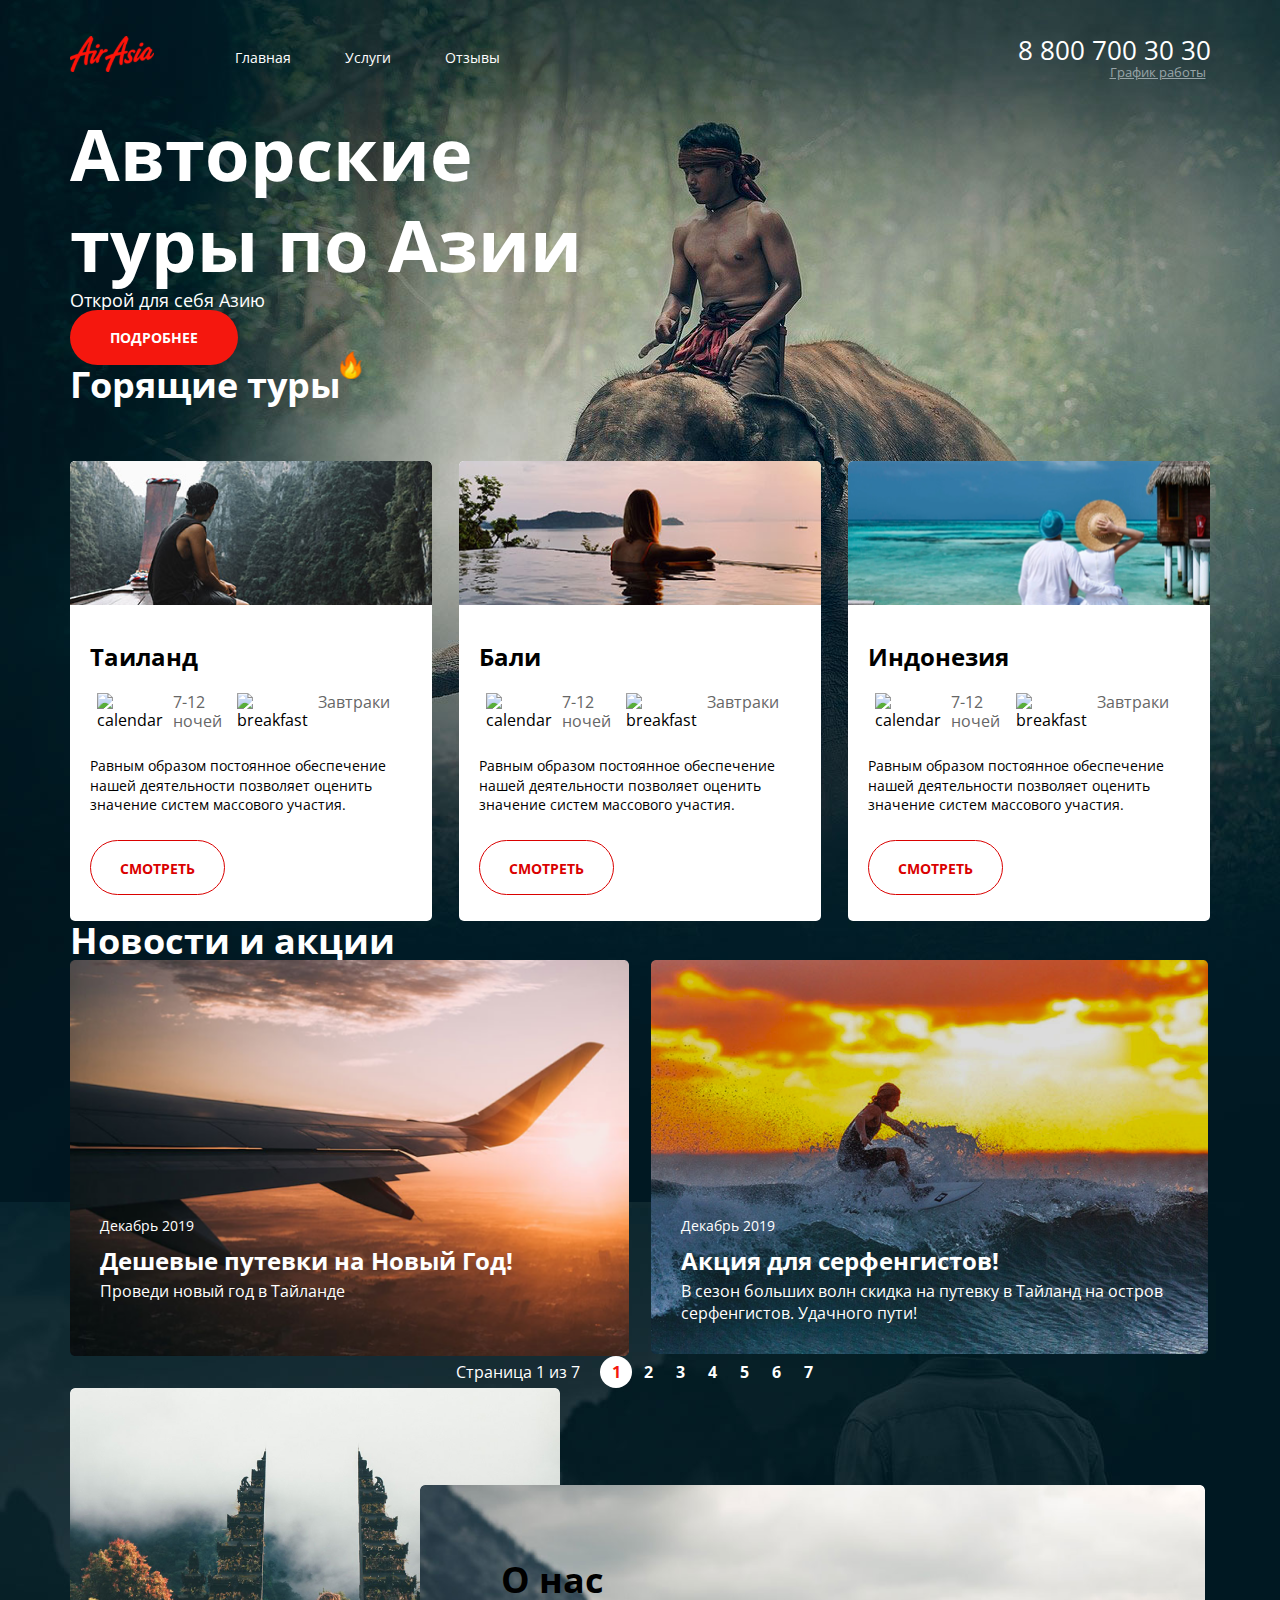
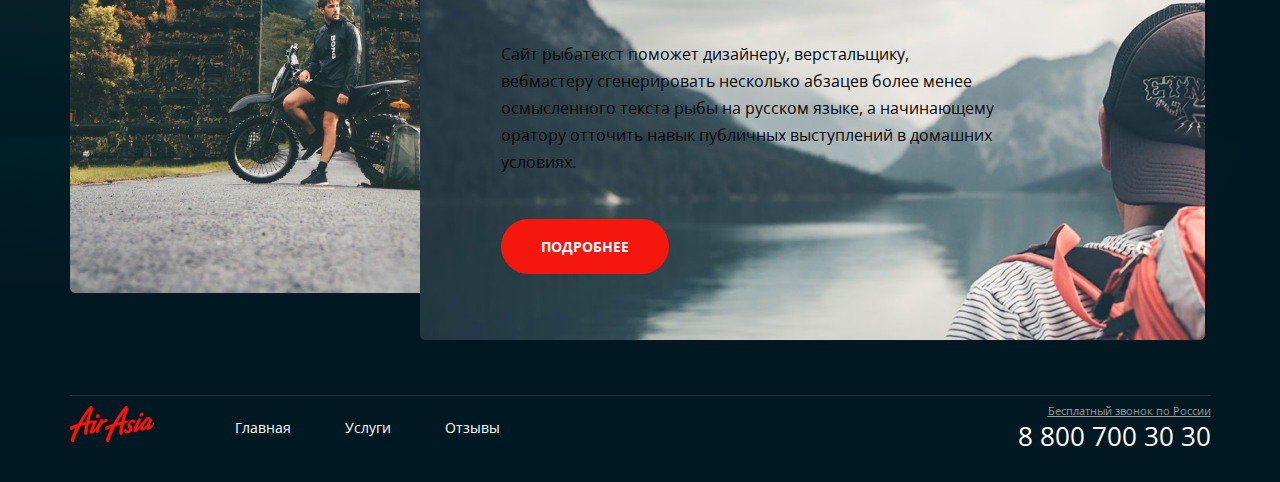
==== commit 1e15f54d: "Add files via upload" ====
--- a/index.html
+++ b/index.html
@@ -2,47 +2,49 @@
 <html lang="ru">
   <head>
     <meta charset="utf-8" />
-    <title>AirAsia</title>
+    <meta name="viewport" content="width=1200, initial-scale=1.0">
+    <title>AirAsia | Main</title>
     <link rel="shortcut icon" href="./img/airasia-logo.svg" type="image/svg" />
     <link rel="stylesheet" href="./css/main.css">
   </head>
   <body>
     <div class="wrapper wrapper--main">
       <div class="wrapper__content">
-        <div class="container hero__container">
-          <header class="header">
-          <div class="container header__container">
-            <div class="header__col">
-              <a href="./index.html" alt="" class="logo">
-                <img src="./img/airasia-logo.svg" alt="logo company" class="logo__img"></img>
-              </a>
-              <nav class="menu">
-                <ul class="menu__list">
-                  <li class="menu__item"><a href="" class="menu__link">Главная</a></li>
-                  <li class="menu__item"><a href="" class="menu__link">Услуги</a></li>
-                  <li class="menu__item"><a href="" class="menu__link">Отзывы</a></li>
-                </ul>
-              </nav>
+        <section class="hero">
+            <header class="header">
+            <div class="container header__container">
+              <div class="header__col">
+                <a href="./index.html" alt="" class="logo">
+                  <img src="./img/airasia-logo.svg" alt="logo company" class="logo__img"></img>
+                </a>
+                <nav class="menu">
+                  <ul class="menu__list">
+                    <li class="menu__item"><a href="./index.html" class="menu__link">Главная</a></li>
+                    <li class="menu__item"><a href="./services.html" class="menu__link">Услуги</a></li>
+                    <li class="menu__item"><a href="./reviews.html" class="menu__link">Отзывы</a></li>
+                  </ul>
+                </nav>
+              </div>
+              <div class="header__col header__col--right">
+                <address class="contacts">
+                  <a href="tel:+88007003030" class="contacts__phone">8 800 700 30 30</a>
+                  <div class="contacts__workhours">График работы</div>
+                </address>
+              </div>
             </div>
-            <div class="header__col header__col--align--right">
-              <address class="contacts">
-                <a href="tel:+88007003030" class="contacts__phone">8 800 700 30 30</a>
-                <div class="contacts__workhours">График работы</div>
-              </address>
+            </header>
+            <div class="hello">
+              <div class="container hello__container">
+                <h1 class="hello__title">Авторские туры по Азии</h1>
+                <div class="hello__text">Открой для себя Азию</div>
+                <a href="#" class="button">Подробнее</a>
+              </div>
             </div>
-          </div>
-          </header>
-          <section class="hello">
-            <div class="container hello__container">
-              <h1 class="hello__title">Авторские туры по Азии</h1>
-              <div class="hello__text">Открой для себя Азию</div>
-              <a href="#" class="button">Подробнее</a>
-            </div>
-          </section>
-        </div>
+
+        </section>
           <main class="maincontent">
           <section class="offers">
-            <div class="container">
+            <div class="container offers__container">
               <h2 class="title title--fire">Горящие туры</h2>
               <ul class="offers__list">
                 <li class="offers__item">
@@ -169,12 +171,12 @@
                   </ul>
                 </nav> 
               </div>
-            <div class="footer__col footer__col--align--right">
+            <div class="footer__col footer__col--right">
               <ul class="socials">
-                <li class="socials__item socials__item--icon--tg"><a target="_blank" href="#" class="socials__link"></a></li>
-                <li class="socials__item socials__item--icon--vk"><a target="_blank" href="#" class="socials__link"></a></li>
-                <li class="socials__item socials__item--icon--fb"><a target="_blank" href="#" class="socials__link"></a></li>
-                <li class="socials__item socials__item--icon--in"><a target="_blank" href="#" class="socials__link"></a></li>
+                <li class="socials__item socials__item--tg"><a target="_blank" href="#" class="socials__link"></a></li>
+                <li class="socials__item socials__item--vk"><a target="_blank" href="#" class="socials__link"></a></li>
+                <li class="socials__item socials__item--fb"><a target="_blank" href="#" class="socials__link"></a></li>
+                <li class="socials__item socials__item--in"><a target="_blank" href="#" class="socials__link"></a></li>
               </ul>
               <address class="contacts">
                 <div class="contacts__info">Бесплатный звонок по России</div>
